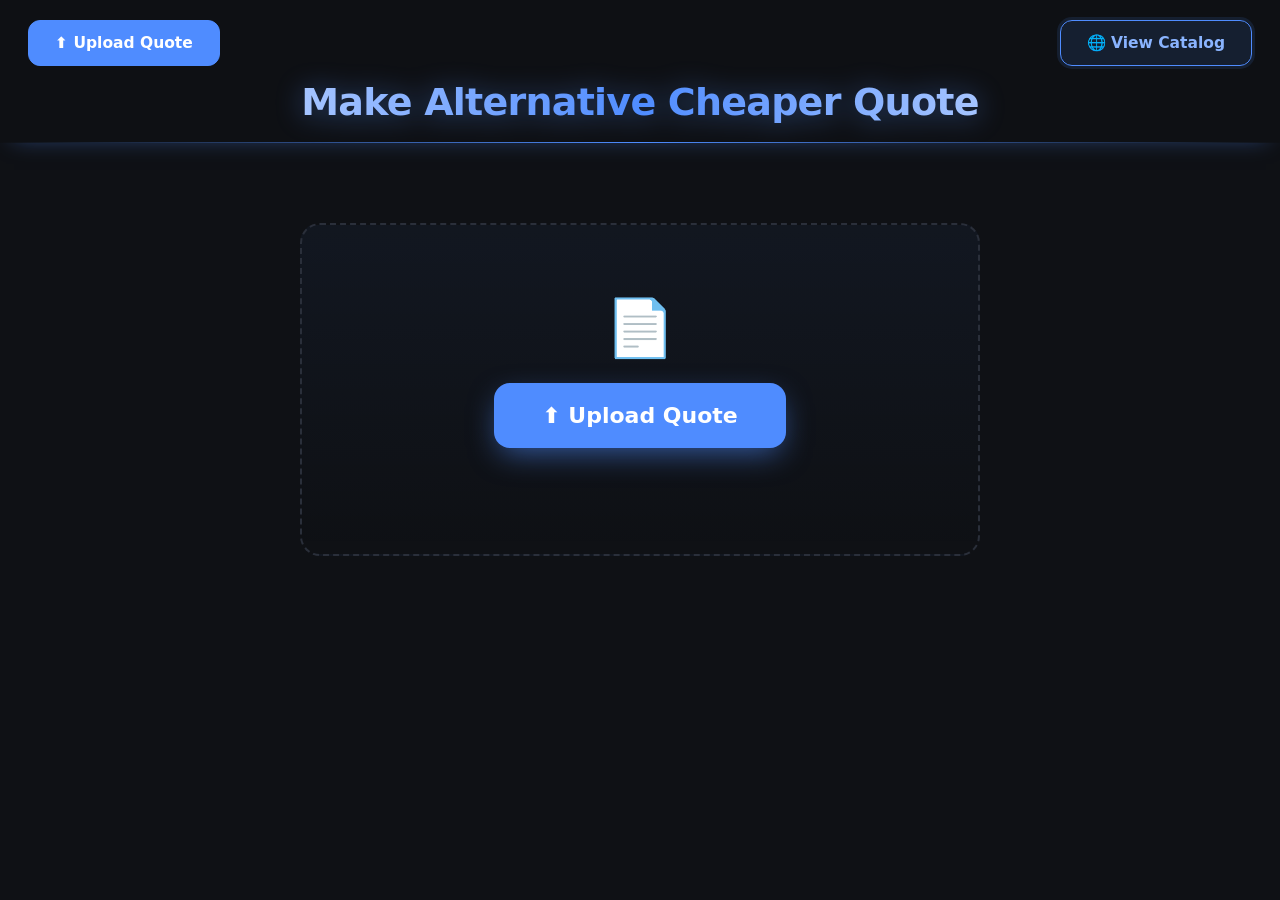
==== index.html @ 907468a5 "Add Layer-2 guard: never silently generate from numbers that don't add up parseQuoteText now reports" ====
<!doctype html><html><head><meta charset="utf-8"><meta name="viewport" content="width=device-width,initial-scale=1">
<title>Cheaper Quote Builder</title>
<link rel="stylesheet" href="css/styles.css?v=11"></head><body>

<!-- Loading overlay (AI reading state) -->
<div id="loadingOverlay" class="qb-loading-overlay" hidden>
  <div class="qb-loading-box">
    <div class="qb-spinner"></div>
    <div id="loadingMsg" class="qb-loading-msg">Working…</div>
  </div>
</div>

<header>
<div class="qb-topbar">
  <button id="uploadBtn" class="qb-btn qb-btn-primary qb-btn-lg">⬆ Upload Quote</button>
  <a class="qb-btn qb-btn-catalog qb-btn-lg" href="catalog.html">🌐 View Catalog</a>
</div>
<h1>Make Alternative Cheaper Quote</h1>
</header>

<main>
  <input id="pdfInput" type="file" accept="application/pdf" hidden>

  <!-- STATE 1: landing / dropzone -->
  <section id="dropState" class="qb-state">
    <div id="dropzone" class="qb-dropzone">
      <div class="qb-drop-ic">📄</div>
      <button class="qb-drop-btn">⬆ Upload Quote</button>
      <div id="dropStatus" class="qb-drop-status"></div>
    </div>
  </section>

  <!-- STATE 2: build (PDF viewer + editable entry) -->
  <section id="buildState" class="qb-state" hidden>
    <div class="qb-panel-head">
      <div>
        <h2 class="qb-h2">Review extracted quote</h2>
        <div class="qb-sub2">Check the panels and totals, then generate cheaper quotes</div>
      </div>
      <div class="qb-actions">
        <button id="reuploadBtn" class="qb-btn qb-btn-ghost qb-btn-lg">← Back</button>
        <button id="generateBtn" class="qb-btn qb-btn-primary qb-btn-lg">Generate Quotes →</button>
      </div>
    </div>

    <div class="qb-build-grid">
      <!-- PDF viewer (reference only) -->
      <div class="qb-viewer">
        <div class="qb-label">Original quotation (reference)</div>
        <div id="pdfPages" class="qb-pdf-pages"><div class="qb-pdf-empty">No PDF uploaded — enter details manually on the right.</div></div>
      </div>

      <!-- entry / edit form -->
      <div class="qb-entry">
        <div class="qb-label">Quote figures</div>
        <div class="qb-field"><label>Customer</label><input id="fCustomer" type="text" placeholder="Customer name"></div>
        <div class="qb-3">
          <div class="qb-field"><label>Sub total ₹</label><input id="fSubtotal" type="number" inputmode="numeric" placeholder="0"></div>
          <div class="qb-field"><label>Taxes &amp; fees ₹</label><input id="fTaxes" type="number" inputmode="numeric" placeholder="0"></div>
          <div class="qb-field"><label>Total ₹</label><input id="fTotal" type="number" inputmode="numeric" placeholder="0"></div>
        </div>

        <div class="qb-label" style="margin-top:14px">Panels in this quote <span class="qb-hint">(add or fix below)</span></div>
        <div class="qb-ac">
          <input id="acInput" type="text" placeholder="Search catalog to add a panel…" autocomplete="off">
          <div id="acList" class="qb-ac-list" hidden></div>
        </div>
        <table class="qb-table" id="panelTable">
          <thead><tr><th>Qty</th><th>Panel</th><th>₹/panel</th><th>Cheaper alts</th><th></th></tr></thead>
          <tbody></tbody>
        </table>
        <div id="panelEmpty" class="qb-mini-empty">No panels added yet.</div>
        <div class="qb-residual" id="residual"></div>
      </div>
    </div>
  </section>

  <!-- STATE 3: results (quote cards) -->
  <section id="resultState" class="qb-state" hidden>
    <div class="qb-panel-head">
      <div>
        <h2 class="qb-h2">Cheaper alternative quotes</h2>
        <div class="qb-sub2" id="resultMeta"></div>
      </div>
      <div class="qb-actions">
        <button id="backToBuild" class="qb-btn qb-btn-ghost qb-btn-lg">← Back</button>
        <button id="newQuoteBtn" class="qb-btn qb-btn-primary qb-btn-lg">⬆ New Quote</button>
      </div>
    </div>
    <div id="quoteGrid" class="qb-grid"></div>
    <div id="noQuotes" class="qb-empty" hidden></div>
  </section>
</main>

<!-- Full-quote detail modal -->
<div id="quoteModal" class="qb-modal" hidden>
  <div class="qb-modal-backdrop" id="modalBackdrop"></div>
  <div class="qb-modal-box">
    <button id="modalClose" class="qb-modal-x" title="Close">✕</button>
    <div id="modalBody"></div>
  </div>
</div>

<script src="assets/vendor/pdf.min.js"></script>
<script src="assets/vendor/tesseract/tesseract.min.js"></script>
<script src="js/quote.js?v=11"></script>
</body></html>
---- css/styles.css ----
:root{--bg:#0f1115;--panel:#171a21;--card:#1e222b;--line:#2a2f3a;--txt:#e8eaf0;--sub:#9aa3b2;--blue:#4f8cff;--green:#22c55e;--amber:#f59e0b;--red:#f87171}
*{box-sizing:border-box}
html,body{margin:0;background:var(--bg);color:var(--txt);font-family:Inter,system-ui,sans-serif}
header{position:sticky;top:0;z-index:5;background:rgba(15,17,21,.9);backdrop-filter:blur(12px);border-bottom:1px solid transparent;
 border-image:linear-gradient(90deg,transparent 0%,var(--blue) 50%,transparent 100%) 1;
 box-shadow:0 8px 22px -14px rgba(79,140,255,.5);padding:20px 28px 18px}
h1{font-size:38px;margin:0;font-weight:800;letter-spacing:-.02em;text-align:center;
 background:linear-gradient(90deg,#eaf1ff 0%,#4f8cff 50%,#eaf1ff 100%);-webkit-background-clip:text;background-clip:text;-webkit-text-fill-color:transparent;
 filter:drop-shadow(0 2px 14px rgba(79,140,255,.45))}
main{padding:20px 28px}
.row{display:grid;grid-template-columns:230px minmax(0,1fr);gap:18px;background:var(--panel);border:1px solid var(--line);border-radius:14px;padding:16px;margin-bottom:16px}
.selcard{border:1.5px solid var(--blue);border-radius:12px;overflow:hidden;background:var(--card);align-self:start}
.selimg img{width:100%;height:170px;object-fit:cover;display:block}
.selbody{padding:10px}.seltag{font-size:9px;letter-spacing:1.5px;color:var(--blue);font-weight:700;margin-bottom:4px}
.selname{font-weight:600;font-size:13px;line-height:1.25}.selprice{font-size:16px;font-weight:700;margin-top:6px}
.psf{font-size:10px;color:var(--sub);font-weight:400}
/* rail: always one horizontal line; scrolls in place, page never moves */
.railwrap{position:relative;min-width:0}
.rail.dragging{cursor:grabbing;scroll-behavior:auto;user-select:none}
.rail{cursor:grab;display:flex;gap:14px;overflow-x:auto;overflow-y:hidden;scroll-behavior:smooth;scroll-snap-type:x proximity;
 padding:2px 2px 10px;outline:none}
.rail::-webkit-scrollbar{height:6px}
.rail::-webkit-scrollbar-track{background:transparent}
.rail::-webkit-scrollbar-thumb{background:var(--line);border-radius:3px}
.rail:hover::-webkit-scrollbar-thumb{background:#3d4452}
.card{flex:0 0 195px;scroll-snap-align:start;background:var(--card);border:1px solid var(--line);border-radius:12px;overflow:hidden;transition:border-color .12s}
.card:hover{border-color:var(--blue)}
/* edge fades only when scrollable, driven by JS classes */
.railwrap.is-slider::before,.railwrap.is-slider::after{content:'';position:absolute;top:0;bottom:14px;width:48px;z-index:2;pointer-events:none;opacity:0;transition:opacity .2s}
.railwrap.is-slider::before{left:0;background:linear-gradient(to right,var(--panel),transparent)}
.railwrap.is-slider::after{right:0;background:linear-gradient(to left,var(--panel),transparent)}
.railwrap.can-left::before{opacity:1}.railwrap.can-right::after{opacity:1}
.nav{position:absolute;top:74px;z-index:3;width:36px;height:36px;border-radius:50%;border:1px solid var(--line);
 background:rgba(23,26,33,.96);color:var(--txt);font-size:20px;cursor:pointer;line-height:1;opacity:0;transition:opacity .15s;box-shadow:0 2px 8px rgba(0,0,0,.4)}
.railwrap.can-left .nav.prev,.railwrap.can-right .nav.next{opacity:1}
.nav:hover{border-color:var(--blue);color:var(--blue)}
.nav.prev{left:6px}.nav.next{right:6px}
.railwrap{position:relative}.count{position:absolute;right:4px;bottom:-14px;font-size:10px;color:var(--sub)}.railwrap{padding-bottom:12px}
.nomatch{align-self:center;color:var(--sub);font-size:13px;font-style:italic;border:1px dashed var(--line);border-radius:10px;padding:18px;text-align:center}
.imgwrap{position:relative}.imgwrap img{width:100%;height:150px;object-fit:cover;display:block}
.score{position:absolute;top:8px;left:8px;color:#08110a;font-weight:800;border-radius:7px;padding:2px 7px;font-size:11px}
.score.hi{background:var(--green)}.score.mid{background:var(--amber)}
.body{padding:9px 10px}.name{font-size:12px;font-weight:600;line-height:1.25;min-height:30px}
.code{font-size:10px;color:var(--sub);margin-top:2px}.meta{font-size:10px;color:var(--sub);margin-top:2px}
.pricerow{display:flex;align-items:center;gap:8px;margin-top:6px;flex-wrap:wrap}.price{font-weight:700;font-size:13px}
.diff{font-size:10px;font-weight:600}.diff.cheap{color:var(--green)}.diff.prem{color:var(--red)}.diff.same{color:var(--sub)}
@media (prefers-reduced-motion:reduce){.rail{scroll-behavior:auto}}
@media(max-width:760px){.row{grid-template-columns:1fr}}
.psfline{font-size:12px;font-weight:700;color:#8ab4ff;margin-top:5px}.psfu{font-size:9px;color:var(--sub);font-weight:400}

.toolbar{display:flex;align-items:center;justify-content:space-between;gap:16px;margin-top:16px;flex-wrap:wrap}
.searchbox{position:relative;flex:0 1 420px;max-width:460px;min-width:240px;display:flex;align-items:center}
.search-ic{position:absolute;left:13px;color:var(--sub);pointer-events:none}
#q{width:100%;background:var(--card);border:1px solid var(--line);border-radius:10px;color:var(--txt);
 padding:10px 14px 10px 38px;font-size:13px;outline:none;transition:border-color .15s,box-shadow .15s}
#q::placeholder{color:var(--sub)}
#q:focus{border-color:var(--blue);box-shadow:0 0 0 3px rgba(79,140,255,.15)}
#q:focus + .search-ic,.searchbox:focus-within .search-ic{color:var(--blue)}
.toggle{display:flex;align-items:center;gap:9px;font-size:12.5px;color:var(--sub);cursor:pointer;user-select:none;
 padding:8px 14px;border:1px solid var(--line);border-radius:10px;background:var(--card);transition:border-color .15s,color .15s,background .15s}
.toggle:hover{border-color:#3d4452;color:var(--txt)}
.toggle:has(input:checked){border-color:rgba(34,197,94,.5);background:rgba(34,197,94,.08);color:var(--txt)}
.toggle input{display:none}
.knob{width:34px;height:19px;border-radius:10px;background:var(--line);position:relative;transition:background .15s;flex:none}
.knob::after{content:'';position:absolute;top:2px;left:2px;width:15px;height:15px;border-radius:50%;background:#fff;transition:left .15s}
.toggle input:checked + .knob{background:var(--green)}
.toggle input:checked + .knob::after{left:17px}
.toggle-label{white-space:nowrap}
#resCount{display:block;text-align:center;font-size:11px;color:var(--sub);font-weight:500}
#resCount:not(:empty){margin-top:12px}
body.cheap-mode .card:not(.is-cheaper){display:none}
.row.hidden{display:none}

/* ============ Cheaper Quote Builder ============ */
.qb-topbar{display:flex;justify-content:space-between;align-items:center;gap:12px;margin-bottom:14px}
.qb-btn{display:inline-flex;align-items:center;gap:7px;font:inherit;font-size:13px;font-weight:600;
 padding:9px 16px;border-radius:10px;border:1px solid var(--line);cursor:pointer;text-decoration:none;transition:.15s}
.qb-btn-primary{background:var(--blue);border-color:var(--blue);color:#fff}
.qb-btn-primary:hover{filter:brightness(1.08);box-shadow:0 4px 16px -4px rgba(79,140,255,.6)}
.qb-btn-ghost{background:var(--card);color:var(--txt)}
.qb-btn-ghost:hover{border-color:var(--blue);color:var(--blue)}
/* big, obvious buttons for easy navigation */
.qb-btn-lg{font-size:15.5px;font-weight:700;padding:13px 26px;border-radius:12px}
.qb-btn-catalog{background:rgba(79,140,255,.12);color:#8ab4ff;border:1.5px solid var(--blue);box-shadow:0 0 0 3px rgba(79,140,255,.12)}
.qb-btn-catalog:hover{background:rgba(79,140,255,.2);color:#fff}

.qb-state{max-width:1180px;margin:0 auto}
/* dropzone — one big obvious button */
.qb-dropzone{margin:60px auto;max-width:680px;border:2px dashed var(--line);border-radius:20px;
 background:linear-gradient(180deg,rgba(79,140,255,.05),transparent);padding:70px 28px;text-align:center;cursor:pointer;transition:.18s}
.qb-dropzone:hover,.qb-dropzone.drag{border-color:var(--blue);background:rgba(79,140,255,.1)}
.qb-drop-ic{font-size:56px}
.qb-drop-btn{margin-top:22px;font:inherit;font-size:22px;font-weight:800;color:#fff;background:var(--blue);
 border:none;border-radius:16px;padding:20px 48px;cursor:pointer;box-shadow:0 10px 30px -6px rgba(79,140,255,.6);transition:.15s}
.qb-drop-btn:hover{filter:brightness(1.1);transform:translateY(-1px)}
.qb-link{color:var(--blue);text-decoration:underline}
.qb-drop-status{margin-top:18px;font-size:13px;color:var(--sub);min-height:18px}
.qb-drop-status.qb-err{color:var(--red)}

/* section heads */
.qb-panel-head{display:flex;justify-content:space-between;align-items:flex-end;gap:16px;flex-wrap:wrap;margin-bottom:16px}
.qb-h2{font-size:19px;margin:0;font-weight:750}
.qb-sub2{color:var(--sub);font-size:12.5px;margin-top:4px}
.qb-actions{display:flex;align-items:center;gap:10px;flex-wrap:wrap}
.qb-label{font-size:11px;font-weight:700;letter-spacing:.4px;text-transform:uppercase;color:var(--sub);margin-bottom:8px}
.qb-hint{font-weight:400;text-transform:none;letter-spacing:0;opacity:.8}

/* review layout */
.qb-review-grid{display:grid;grid-template-columns:minmax(0,1fr) 300px;gap:22px}
@media(max-width:860px){.qb-review-grid{grid-template-columns:1fr}}
.qb-table{width:100%;border-collapse:collapse;font-size:13px}
.qb-table th{text-align:left;font-size:10px;text-transform:uppercase;letter-spacing:.5px;color:var(--sub);padding:6px 10px;border-bottom:1px solid var(--line)}
.qb-table td{padding:9px 10px;border-bottom:1px solid var(--line);vertical-align:middle}
.qb-cellmain{font-weight:600}
.qb-cellsub{color:var(--sub);font-size:11px}
.qb-qty{width:56px;background:var(--bg);border:1px solid var(--line);color:var(--txt);border-radius:7px;padding:6px 8px;font:inherit;font-size:13px}
.qb-qty:focus{outline:none;border-color:var(--blue)}
.qb-pill{font-size:10px;font-weight:700;padding:3px 8px;border-radius:999px;white-space:nowrap}
.qb-pill-ok{background:rgba(34,197,94,.15);color:var(--green)}
.qb-pill-mut{background:var(--line);color:var(--sub)}
.qb-pill-warn{background:rgba(245,158,11,.15);color:var(--amber)}
.qb-x{background:none;border:none;color:var(--sub);cursor:pointer;font-size:13px;padding:4px 6px;border-radius:6px}
.qb-x:hover{background:rgba(248,113,113,.15);color:var(--red)}
.qb-chips{display:flex;flex-wrap:wrap;gap:7px}
.qb-chip{font-size:11.5px;color:var(--sub);background:var(--card);border:1px solid var(--line);border-radius:8px;padding:5px 10px}
.qb-chip b{color:var(--txt)}

.qb-summary{background:var(--panel);border:1px solid var(--line);border-radius:14px;padding:16px;align-self:start;position:sticky;top:120px}
.qb-field{margin-bottom:11px}
.qb-field label{display:block;font-size:11px;color:var(--sub);margin-bottom:4px}
.qb-field input{width:100%;background:var(--bg);border:1px solid var(--line);color:var(--txt);border-radius:8px;padding:8px 11px;font:inherit;font-size:13px}
.qb-field input:focus{outline:none;border-color:var(--blue)}
.qb-residual{margin-top:14px;padding-top:14px;border-top:1px dashed var(--line);font-size:12px;color:var(--sub);line-height:1.7}
.qb-residual b{color:var(--txt)}
.qb-neg{color:var(--red)!important}
.qb-warn{color:var(--amber);font-size:11px;margin-top:6px}

/* results grid */
.qb-grid{display:grid;grid-template-columns:repeat(auto-fill,minmax(360px,1fr));gap:20px}
.qb-card{background:var(--panel);border:1px solid var(--line);border-radius:16px;overflow:hidden;transition:border-color .15s,transform .12s,box-shadow .15s;cursor:pointer;display:flex;flex-direction:column}
.qb-card:hover{border-color:var(--blue);transform:translateY(-2px);box-shadow:0 10px 30px -12px rgba(79,140,255,.4)}
.qb-saved{font-size:12.5px;font-weight:800;color:var(--green);background:rgba(34,197,94,.13);padding:5px 11px;border-radius:999px;white-space:nowrap}
.qb-prem{font-size:12.5px;font-weight:800;color:var(--red);background:rgba(248,113,113,.13);padding:5px 11px;border-radius:999px;white-space:nowrap}
.qb-card-prem{opacity:.9}
.qb-delta{font-size:10.5px;font-weight:800;padding:2px 7px;border-radius:999px}
.qb-delta-save{background:rgba(34,197,94,.15);color:var(--green)}
.qb-delta-prem{background:rgba(248,113,113,.15);color:var(--red)}
/* clean card layout */
.qb-card-top{display:flex;justify-content:space-between;align-items:center;gap:10px;padding:15px 18px 13px}
.qb-card-kicker{font-size:10.5px;font-weight:800;text-transform:uppercase;letter-spacing:.7px;color:var(--sub)}
.qb-card-swaps{padding:2px 18px 6px;flex:1}
.qb-swap2{display:flex;gap:13px;padding:12px 0;align-items:center}
.qb-swap2+.qb-swap2{border-top:1px solid var(--line)}
.qb-swap2-imgs{display:flex;align-items:center;gap:6px;flex:none}
.qb-swap2-info{min-width:0;display:flex;flex-direction:column;gap:4px}
.qb-swap2-new{font-size:14px;font-weight:700;line-height:1.25;display:flex;align-items:center;gap:8px;flex-wrap:wrap}
.qb-swap2-old{font-size:12px;color:var(--sub);display:flex;align-items:center;gap:7px;flex-wrap:wrap;line-height:1.3}
.qb-card-bottom{padding:14px 18px;border-top:1px solid var(--line);background:var(--card)}
.qb-newtotal{display:flex;justify-content:space-between;align-items:baseline}
.qb-nt-label{font-size:13px;color:var(--sub);font-weight:600}
.qb-nt-val{font-size:24px;font-weight:800;letter-spacing:-.01em}
.qb-was{font-size:11.5px;color:var(--sub);text-align:right;margin-top:1px}
.qb-viewbtn{margin-top:13px;text-align:center;font-size:12.5px;font-weight:700;color:#fff;background:var(--blue);border-radius:10px;padding:10px;transition:filter .15s}
.qb-card:hover .qb-viewbtn{filter:brightness(1.1)}

/* ---- full-quote modal ---- */
.qb-modal{position:fixed;inset:0;z-index:1000;display:flex;align-items:flex-start;justify-content:center;padding:40px 16px;overflow:auto}
.qb-modal[hidden]{display:none}
.qb-modal-backdrop{position:fixed;inset:0;background:rgba(8,10,14,.78);backdrop-filter:blur(5px)}
.qb-modal-box{position:relative;z-index:1;width:100%;max-width:860px;background:var(--panel);border:1px solid var(--line);border-radius:18px;box-shadow:0 30px 80px rgba(0,0,0,.7);padding:24px 26px 28px;margin:auto}
.qb-modal-x{position:absolute;top:14px;right:14px;width:32px;height:32px;border-radius:8px;border:1px solid var(--line);background:var(--card);color:var(--sub);font-size:14px;cursor:pointer}
.qb-modal-x:hover{border-color:var(--red);color:var(--red)}
.qb-modal-head{display:flex;justify-content:space-between;align-items:flex-start;gap:16px;margin-bottom:6px;padding-right:36px;flex-wrap:wrap}
.qb-modal-headL{min-width:0}
.qb-modal-headR{text-align:right;flex:none}
.qb-modal-title{font-size:21px;font-weight:800}
.qb-modal-sub{color:var(--sub);font-size:13px;margin-top:4px}
.qb-modal-badge{font-size:14px;padding:6px 14px;display:inline-block}
.qb-modal-nt{font-size:13px;color:var(--sub);margin-top:8px}
.qb-modal-nt b{font-size:19px;color:var(--txt);font-weight:800;margin-left:4px}
.qb-modal-was{display:block;font-size:11.5px;color:var(--sub);text-decoration:line-through;margin-top:2px}
.qb-modal-sec{font-size:11px;font-weight:800;letter-spacing:.5px;text-transform:uppercase;color:var(--sub);margin:22px 0 9px}
.qb-modal-tablewrap{overflow-x:auto;border:1px solid var(--line);border-radius:12px}
.qb-modal-table{width:100%;border-collapse:collapse;font-size:13.5px;min-width:520px}
.qb-modal-table th{text-align:left;font-size:10px;text-transform:uppercase;letter-spacing:.5px;color:var(--sub);padding:11px 14px;border-bottom:1px solid var(--line);background:var(--card)}
.qb-modal-table td{padding:11px 14px;border-bottom:1px solid var(--line)}
.qb-modal-table tbody tr:last-child td{border-bottom:none}
.qb-modal-table td:nth-child(n+3),.qb-modal-table th:nth-child(n+3){text-align:right;white-space:nowrap}
.qb-price-table td:nth-child(2),.qb-price-table th:nth-child(2){text-align:right}
.qb-mrow-orig td{color:var(--sub);background:rgba(248,113,113,.05)}
.qb-mrow-orig s{color:var(--sub)}
.qb-mrow-new td{background:rgba(34,197,94,.07);font-weight:600}
.qb-mrow-total td{font-weight:800;font-size:15px;border-top:1px solid var(--line);background:var(--card)}
.qb-swaptag{font-size:9px;font-weight:800;color:var(--green);background:rgba(34,197,94,.18);padding:2px 6px;border-radius:5px;letter-spacing:.5px}
.qb-unchg{font-size:10px;color:var(--sub);font-style:italic}
.qb-mnamecell{display:flex;align-items:center;gap:10px;flex-wrap:wrap}
.qb-mthumb{width:38px;height:38px;border-radius:7px;overflow:hidden;background:var(--card);border:1px solid var(--line);flex:none;display:inline-block}
.qb-mthumb img{width:100%;height:100%;object-fit:cover;display:block}
.qb-acc-list{display:flex;flex-wrap:wrap;gap:7px}
.qb-acc-chip{font-size:11.5px;color:var(--txt);background:var(--card);border:1px solid var(--line);border-radius:8px;padding:5px 10px}
.qb-swap{display:flex;gap:12px;padding:12px 15px;border-bottom:1px solid var(--line)}
.qb-swap-imgs{display:flex;align-items:center;gap:6px;flex:none}
.qb-thumb{position:relative;display:block;width:52px;height:52px;border-radius:9px;overflow:hidden;background:var(--card);border:1px solid var(--line)}
.qb-thumb img{width:100%;height:100%;object-fit:cover;display:block}
.qb-arrow{color:var(--sub);font-size:15px}
.qb-score{position:absolute;bottom:2px;left:2px;font-size:8.5px;font-weight:800;color:#08110a;padding:1px 4px;border-radius:4px}
.qb-score.hi{background:var(--green)}.qb-score.mid{background:var(--amber)}
.qb-swap-info{min-width:0;font-size:12px}
.qb-swap-from{color:var(--sub);text-decoration:line-through;text-decoration-color:rgba(154,163,178,.5)}
.qb-swap-to{font-weight:600;margin-top:2px}
.qb-swap-meta{margin-top:5px;display:flex;gap:8px;align-items:center;flex-wrap:wrap}
.qb-sim{font-size:10px;font-weight:700;padding:2px 7px;border-radius:999px}
.qb-sim.hi{background:rgba(34,197,94,.15);color:var(--green)}
.qb-sim.mid{background:rgba(245,158,11,.15);color:var(--amber)}
.qb-mut{color:var(--sub);font-size:10.5px}
.qb-card-foot{padding:12px 15px;font-size:12.5px}
.qb-fl{display:flex;justify-content:space-between;padding:3px 0;color:var(--sub)}
.qb-fl.qb-ok span:last-child{color:var(--green)}
.qb-total{display:flex;justify-content:space-between;margin-top:8px;padding-top:9px;border-top:1px solid var(--line);font-weight:800;font-size:15px}
.qb-empty{text-align:center;color:var(--sub);font-style:italic;padding:48px;border:1px dashed var(--line);border-radius:12px;margin-top:20px}

/* ---- assisted-entry layout ---- */
.qb-or{text-align:center;color:var(--sub);font-size:12.5px;margin-top:18px}
.qb-linkbtn{background:none;border:none;color:var(--blue);font:inherit;font-size:12.5px;cursor:pointer;text-decoration:underline;padding:0}
.qb-build-grid{display:grid;grid-template-columns:minmax(0,1fr) minmax(0,1fr);gap:22px;align-items:start}
@media(max-width:960px){.qb-build-grid{grid-template-columns:1fr}}
.qb-viewer{position:sticky;top:120px}
.qb-pdf-pages{border:1px solid var(--line);border-radius:12px;background:#0b0d11;max-height:76vh;overflow:auto;padding:10px;display:flex;flex-direction:column;gap:10px}
.qb-pdf-canvas{width:100%;height:auto;border-radius:6px;box-shadow:0 2px 10px rgba(0,0,0,.4)}
.qb-pdf-empty{color:var(--sub);font-size:13px;text-align:center;padding:60px 20px;font-style:italic}
.qb-pdf-empty.qb-err{color:var(--red);font-style:normal}
.qb-entry{min-width:0}
.qb-3{display:grid;grid-template-columns:1fr 1fr 1fr;gap:10px}
.qb-mini-empty{color:var(--sub);font-size:12px;font-style:italic;padding:10px 2px}
/* autocomplete */
.qb-ac{position:relative;margin-bottom:8px}
.qb-ac input{width:100%;background:var(--card);border:1px solid var(--line);color:var(--txt);border-radius:10px;padding:10px 14px;font:inherit;font-size:13px}
.qb-ac input:focus{outline:none;border-color:var(--blue);box-shadow:0 0 0 3px rgba(79,140,255,.15)}
.qb-ac-list{position:absolute;z-index:20;left:0;right:0;top:calc(100% + 4px);background:var(--panel);border:1px solid var(--line);
 border-radius:12px;box-shadow:0 12px 30px -8px rgba(0,0,0,.6);max-height:340px;overflow:auto;padding:5px}
.qb-ac-item{display:flex;align-items:center;gap:10px;padding:7px 9px;border-radius:8px;cursor:pointer}
.qb-ac-item:hover{background:var(--card)}
.qb-ac-thumb{width:38px;height:38px;border-radius:7px;overflow:hidden;background:var(--card);border:1px solid var(--line);flex:none}
.qb-ac-thumb img{width:100%;height:100%;object-fit:cover;display:block}
.qb-ac-body{display:flex;flex-direction:column;min-width:0;flex:1;font-size:12.5px}
.qb-ac-body b{font-weight:600}
.qb-ac-none{color:var(--sub);font-size:12.5px;padding:10px;font-style:italic}

/* ---- loading overlay ---- */
.qb-loading-overlay{position:fixed;inset:0;z-index:999;background:rgba(10,12,16,.82);backdrop-filter:blur(6px);display:flex;align-items:center;justify-content:center}
.qb-loading-overlay[hidden]{display:none}
.qb-loading-box{text-align:center;padding:40px 48px;background:var(--panel);border:1px solid var(--line);border-radius:20px;box-shadow:0 24px 60px rgba(0,0,0,.7)}
.qb-spinner{width:44px;height:44px;border:3px solid var(--line);border-top-color:var(--blue);border-radius:50%;margin:0 auto 16px;animation:qb-spin .7s linear infinite}
@keyframes qb-spin{to{transform:rotate(360deg)}}
.qb-loading-msg{font-size:14px;font-weight:600;color:var(--txt)}

/* ---- AI extraction banner ---- */
.qb-ai-banner{background:rgba(34,197,94,.1);border:1px solid rgba(34,197,94,.25);border-radius:10px;padding:10px 14px;font-size:12.5px;margin-bottom:14px;color:var(--txt);line-height:1.5}
.qb-ai-banner b{color:var(--green)}
.qb-warn-inline{color:var(--amber)}

/* ---- free badge ---- */
.qb-free-badge{font-size:11.5px;color:var(--green);background:rgba(34,197,94,.1);border:1px solid rgba(34,197,94,.25);padding:5px 12px;border-radius:999px;white-space:nowrap}

/* ---- dropzone AI note ---- */
.qb-drop-ai-note{margin-top:10px;font-size:12px;color:var(--blue);opacity:.8}
.qb-warn-strong{background:rgba(248,113,113,.12);border:1px solid rgba(248,113,113,.4);color:#fca5a5;font-weight:600;padding:9px 12px;border-radius:9px;margin-bottom:12px;font-size:12.5px}
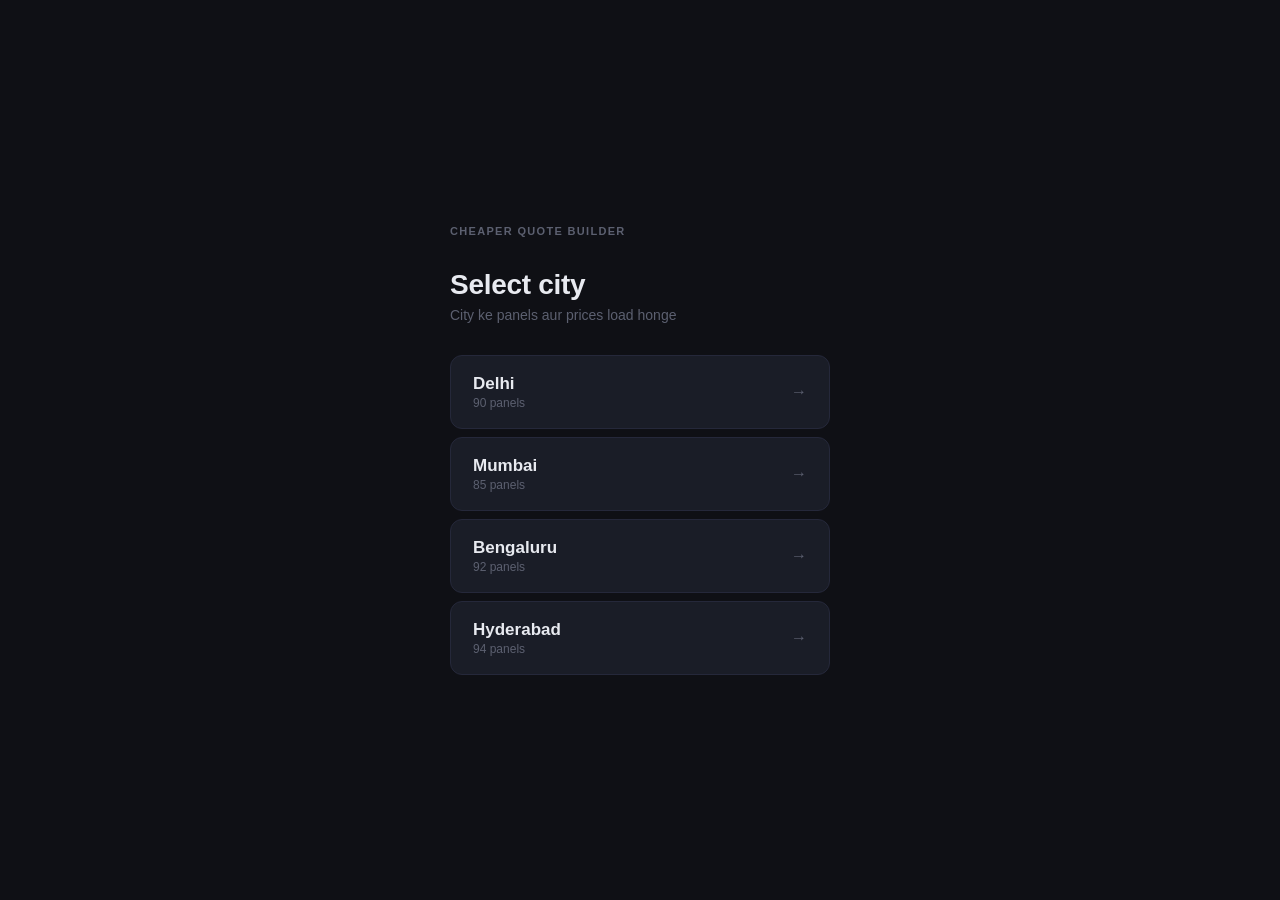
==== commit 19d5eca8: "City selector landing page + city-aware quote builder" ====
--- a/index.html
+++ b/index.html
@@ -1,107 +1,45 @@
-<!doctype html><html><head><meta charset="utf-8"><meta name="viewport" content="width=device-width,initial-scale=1">
-<title>Cheaper Quote Builder</title>
-<link rel="stylesheet" href="css/styles.css?v=11"></head><body>
-
-<!-- Loading overlay (AI reading state) -->
-<div id="loadingOverlay" class="qb-loading-overlay" hidden>
-  <div class="qb-loading-box">
-    <div class="qb-spinner"></div>
-    <div id="loadingMsg" class="qb-loading-msg">Working…</div>
+<!doctype html><html lang="en"><head>
+<meta charset="utf-8"><meta name="viewport" content="width=device-width,initial-scale=1">
+<title>Quote Builder</title>
+<style>
+*,*::before,*::after{box-sizing:border-box;margin:0;padding:0}
+:root{--bg:#0f1015;--surface:#16192200;--card:#1a1d27;--border:#25283a;--text:#e8eaf0;--sub:#5c6070;--blue:#4a9eff;--blue-glow:rgba(74,158,255,0.10)}
+body{background:var(--bg);color:var(--text);font-family:-apple-system,BlinkMacSystemFont,'Segoe UI',sans-serif;min-height:100vh;display:flex;align-items:center;justify-content:center}
+.wrap{width:100%;max-width:420px;padding:40px 20px}
+.logo{font-size:11px;font-weight:700;letter-spacing:.12em;text-transform:uppercase;color:var(--sub);margin-bottom:32px}
+h1{font-size:28px;font-weight:700;letter-spacing:-.3px;margin-bottom:6px}
+.hint{font-size:14px;color:var(--sub);margin-bottom:32px}
+.cities{display:flex;flex-direction:column;gap:8px}
+.city{display:flex;align-items:center;justify-content:space-between;padding:18px 22px;background:var(--card);border:1px solid var(--border);border-radius:12px;text-decoration:none;color:var(--text);transition:border-color .15s,background .15s,transform .12s}
+.city:hover{border-color:var(--blue);background:var(--blue-glow);transform:translateX(3px)}
+.city:active{transform:translateX(1px)}
+.city-name{font-size:17px;font-weight:600;margin-bottom:2px}
+.city-count{font-size:12px;color:var(--sub)}
+.city-arrow{font-size:16px;color:var(--sub);transition:color .15s,transform .15s}
+.city:hover .city-arrow{color:var(--blue);transform:translateX(3px)}
+</style>
+</head><body>
+<div class="wrap">
+  <div class="logo">Cheaper Quote Builder</div>
+  <h1>Select city</h1>
+  <p class="hint">City ke panels aur prices load honge</p>
+  <div class="cities">
+    <a class="city" href="quote.html?city=delhi">
+      <div><div class="city-name">Delhi</div><div class="city-count">90 panels</div></div>
+      <div class="city-arrow">→</div>
+    </a>
+    <a class="city" href="quote.html?city=mumbai">
+      <div><div class="city-name">Mumbai</div><div class="city-count">85 panels</div></div>
+      <div class="city-arrow">→</div>
+    </a>
+    <a class="city" href="quote.html?city=bengaluru">
+      <div><div class="city-name">Bengaluru</div><div class="city-count">92 panels</div></div>
+      <div class="city-arrow">→</div>
+    </a>
+    <a class="city" href="quote.html?city=hyderabad">
+      <div><div class="city-name">Hyderabad</div><div class="city-count">94 panels</div></div>
+      <div class="city-arrow">→</div>
+    </a>
   </div>
 </div>
-
-<header>
-<div class="qb-topbar">
-  <button id="uploadBtn" class="qb-btn qb-btn-primary qb-btn-lg">⬆ Upload Quote</button>
-  <a class="qb-btn qb-btn-catalog qb-btn-lg" href="catalog.html">🌐 View Catalog</a>
-</div>
-<h1>Make Alternative Cheaper Quote</h1>
-</header>
-
-<main>
-  <input id="pdfInput" type="file" accept="application/pdf" hidden>
-
-  <!-- STATE 1: landing / dropzone -->
-  <section id="dropState" class="qb-state">
-    <div id="dropzone" class="qb-dropzone">
-      <div class="qb-drop-ic">📄</div>
-      <button class="qb-drop-btn">⬆ Upload Quote</button>
-      <div id="dropStatus" class="qb-drop-status"></div>
-    </div>
-  </section>
-
-  <!-- STATE 2: build (PDF viewer + editable entry) -->
-  <section id="buildState" class="qb-state" hidden>
-    <div class="qb-panel-head">
-      <div>
-        <h2 class="qb-h2">Review extracted quote</h2>
-        <div class="qb-sub2">Check the panels and totals, then generate cheaper quotes</div>
-      </div>
-      <div class="qb-actions">
-        <button id="reuploadBtn" class="qb-btn qb-btn-ghost qb-btn-lg">← Back</button>
-        <button id="generateBtn" class="qb-btn qb-btn-primary qb-btn-lg">Generate Quotes →</button>
-      </div>
-    </div>
-
-    <div class="qb-build-grid">
-      <!-- PDF viewer (reference only) -->
-      <div class="qb-viewer">
-        <div class="qb-label">Original quotation (reference)</div>
-        <div id="pdfPages" class="qb-pdf-pages"><div class="qb-pdf-empty">No PDF uploaded — enter details manually on the right.</div></div>
-      </div>
-
-      <!-- entry / edit form -->
-      <div class="qb-entry">
-        <div class="qb-label">Quote figures</div>
-        <div class="qb-field"><label>Customer</label><input id="fCustomer" type="text" placeholder="Customer name"></div>
-        <div class="qb-3">
-          <div class="qb-field"><label>Sub total ₹</label><input id="fSubtotal" type="number" inputmode="numeric" placeholder="0"></div>
-          <div class="qb-field"><label>Taxes &amp; fees ₹</label><input id="fTaxes" type="number" inputmode="numeric" placeholder="0"></div>
-          <div class="qb-field"><label>Total ₹</label><input id="fTotal" type="number" inputmode="numeric" placeholder="0"></div>
-        </div>
-
-        <div class="qb-label" style="margin-top:14px">Panels in this quote <span class="qb-hint">(add or fix below)</span></div>
-        <div class="qb-ac">
-          <input id="acInput" type="text" placeholder="Search catalog to add a panel…" autocomplete="off">
-          <div id="acList" class="qb-ac-list" hidden></div>
-        </div>
-        <table class="qb-table" id="panelTable">
-          <thead><tr><th>Qty</th><th>Panel</th><th>₹/panel</th><th>Cheaper alts</th><th></th></tr></thead>
-          <tbody></tbody>
-        </table>
-        <div id="panelEmpty" class="qb-mini-empty">No panels added yet.</div>
-        <div class="qb-residual" id="residual"></div>
-      </div>
-    </div>
-  </section>
-
-  <!-- STATE 3: results (quote cards) -->
-  <section id="resultState" class="qb-state" hidden>
-    <div class="qb-panel-head">
-      <div>
-        <h2 class="qb-h2">Cheaper alternative quotes</h2>
-        <div class="qb-sub2" id="resultMeta"></div>
-      </div>
-      <div class="qb-actions">
-        <button id="backToBuild" class="qb-btn qb-btn-ghost qb-btn-lg">← Back</button>
-        <button id="newQuoteBtn" class="qb-btn qb-btn-primary qb-btn-lg">⬆ New Quote</button>
-      </div>
-    </div>
-    <div id="quoteGrid" class="qb-grid"></div>
-    <div id="noQuotes" class="qb-empty" hidden></div>
-  </section>
-</main>
-
-<!-- Full-quote detail modal -->
-<div id="quoteModal" class="qb-modal" hidden>
-  <div class="qb-modal-backdrop" id="modalBackdrop"></div>
-  <div class="qb-modal-box">
-    <button id="modalClose" class="qb-modal-x" title="Close">✕</button>
-    <div id="modalBody"></div>
-  </div>
-</div>
-
-<script src="assets/vendor/pdf.min.js"></script>
-<script src="assets/vendor/tesseract/tesseract.min.js"></script>
-<script src="js/quote.js?v=11"></script>
 </body></html>
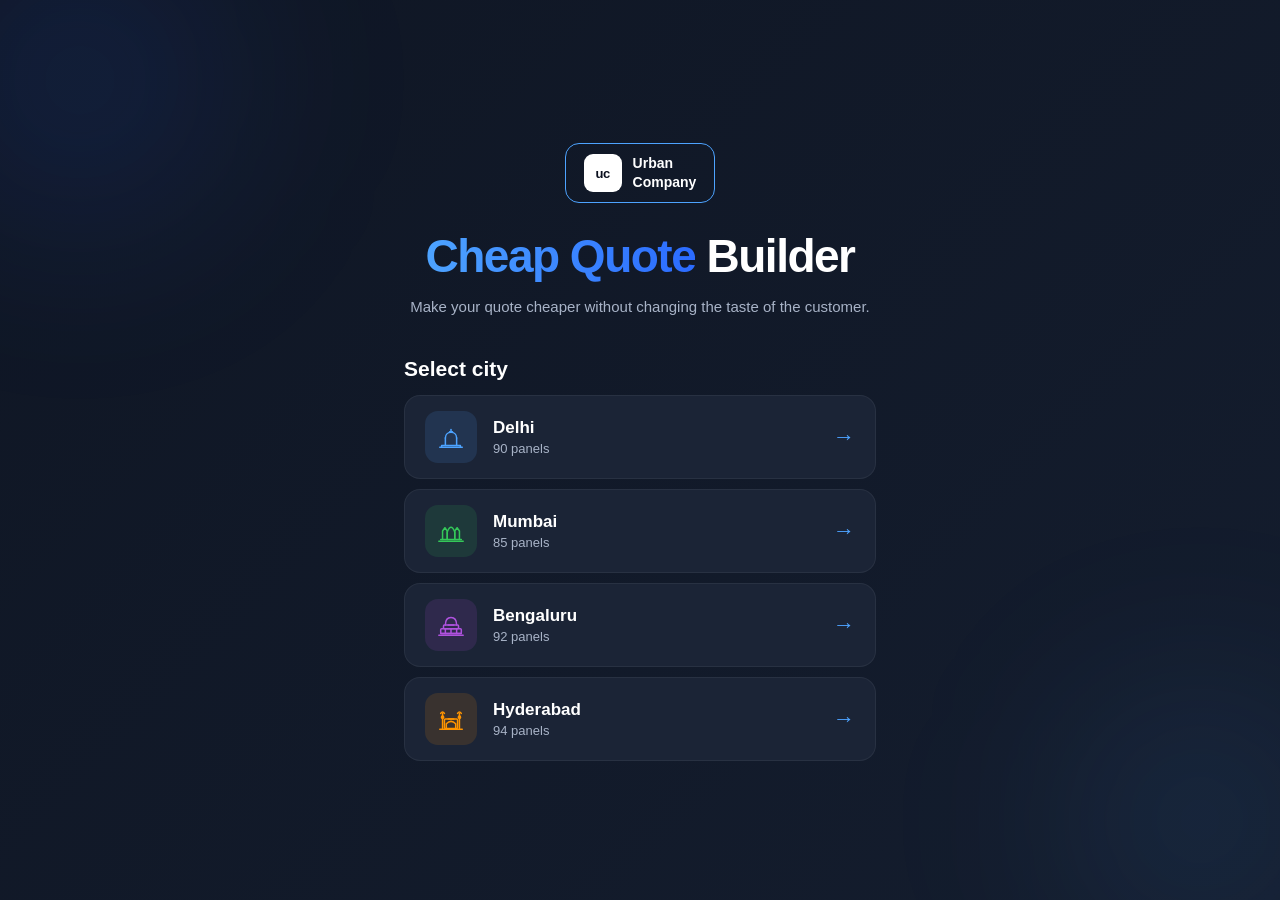
==== commit 5b5e6319: "City selector: UC logo, gradient title, landmark icons, corner blobs" ====
--- a/index.html
+++ b/index.html
@@ -1,45 +1,224 @@
 <!doctype html><html lang="en"><head>
 <meta charset="utf-8"><meta name="viewport" content="width=device-width,initial-scale=1">
-<title>Quote Builder</title>
+<title>Cheap Quote Builder</title>
 <style>
 *,*::before,*::after{box-sizing:border-box;margin:0;padding:0}
-:root{--bg:#0f1015;--surface:#16192200;--card:#1a1d27;--border:#25283a;--text:#e8eaf0;--sub:#5c6070;--blue:#4a9eff;--blue-glow:rgba(74,158,255,0.10)}
-body{background:var(--bg);color:var(--text);font-family:-apple-system,BlinkMacSystemFont,'Segoe UI',sans-serif;min-height:100vh;display:flex;align-items:center;justify-content:center}
-.wrap{width:100%;max-width:420px;padding:40px 20px}
-.logo{font-size:11px;font-weight:700;letter-spacing:.12em;text-transform:uppercase;color:var(--sub);margin-bottom:32px}
-h1{font-size:28px;font-weight:700;letter-spacing:-.3px;margin-bottom:6px}
-.hint{font-size:14px;color:var(--sub);margin-bottom:32px}
-.cities{display:flex;flex-direction:column;gap:8px}
-.city{display:flex;align-items:center;justify-content:space-between;padding:18px 22px;background:var(--card);border:1px solid var(--border);border-radius:12px;text-decoration:none;color:var(--text);transition:border-color .15s,background .15s,transform .12s}
-.city:hover{border-color:var(--blue);background:var(--blue-glow);transform:translateX(3px)}
-.city:active{transform:translateX(1px)}
-.city-name{font-size:17px;font-weight:600;margin-bottom:2px}
-.city-count{font-size:12px;color:var(--sub)}
-.city-arrow{font-size:16px;color:var(--sub);transition:color .15s,transform .15s}
-.city:hover .city-arrow{color:var(--blue);transform:translateX(3px)}
+html,body{height:100%}
+body{
+  min-height:100vh;
+  background:linear-gradient(135deg,#0F1624 0%,#141D2E 100%);
+  font-family:-apple-system,BlinkMacSystemFont,'Segoe UI',Roboto,sans-serif;
+  display:flex;align-items:center;justify-content:center;
+  overflow:hidden;position:relative;
+}
+
+/* corner blobs */
+.blob{position:fixed;border-radius:50%;pointer-events:none;filter:blur(90px)}
+.blob-tl{width:420px;height:420px;top:-130px;left:-130px;background:radial-gradient(circle,rgba(45,100,255,0.18),transparent 70%)}
+.blob-br{width:380px;height:380px;bottom:-110px;right:-110px;background:radial-gradient(circle,rgba(77,163,255,0.14),transparent 70%)}
+
+.wrap{
+  position:relative;z-index:1;
+  width:100%;max-width:520px;
+  padding:44px 24px 40px;
+}
+
+/* ── Logo ── */
+.logo-outer{display:flex;justify-content:center;margin-bottom:28px}
+.logo-inner{
+  display:flex;align-items:center;gap:11px;
+  padding:10px 18px;
+  border:1.5px solid #4DA3FF;
+  border-radius:14px;
+}
+.uc-badge{
+  width:38px;height:38px;border-radius:9px;
+  background:#fff;display:flex;align-items:center;justify-content:center;
+  font-size:13px;font-weight:900;color:#0a0f1e;letter-spacing:-0.5px;
+  flex-shrink:0;
+}
+.uc-name{display:flex;flex-direction:column;line-height:1.25;gap:1px}
+.uc-name span{font-size:14px;font-weight:600;color:#fff}
+
+/* ── Headline ── */
+h1{
+  text-align:center;
+  font-size:46px;font-weight:800;letter-spacing:-1.5px;line-height:1.1;
+  color:#fff;margin-bottom:13px;
+}
+.grad{
+  background:linear-gradient(90deg,#4DA3FF,#2B6BFF);
+  -webkit-background-clip:text;-webkit-text-fill-color:transparent;
+  background-clip:text;
+}
+.subtitle{
+  text-align:center;font-size:15px;color:#A8B3C7;
+  line-height:1.6;margin-bottom:38px;
+}
+
+/* ── Section title ── */
+.sec{font-size:21px;font-weight:700;color:#fff;margin-bottom:14px}
+
+/* ── City cards ── */
+.cities{display:flex;flex-direction:column;gap:10px}
+.city{
+  display:flex;align-items:center;gap:16px;
+  padding:15px 20px;
+  background:#1B2436;
+  border:1px solid rgba(255,255,255,0.06);
+  border-radius:16px;
+  text-decoration:none;
+  cursor:pointer;
+  transition:border-color .18s,transform .14s,box-shadow .18s;
+}
+.city:hover{
+  border-color:rgba(77,163,255,0.45);
+  transform:translateX(5px);
+  box-shadow:0 6px 24px rgba(77,163,255,0.10);
+}
+.city:active{transform:translateX(2px)}
+
+.ic{
+  width:52px;height:52px;border-radius:13px;
+  display:flex;align-items:center;justify-content:center;flex-shrink:0;
+}
+.ic svg{width:30px;height:30px}
+.ic-dl{background:rgba(77,163,255,0.13);color:#4DA3FF}
+.ic-mu{background:rgba(52,199,89,0.13); color:#34C759}
+.ic-bn{background:rgba(175,82,222,0.13);color:#AF52DE}
+.ic-hd{background:rgba(255,149,0,0.13); color:#FF9500}
+
+.city-info{flex:1}
+.city-name{font-size:17px;font-weight:700;color:#fff;margin-bottom:3px}
+.city-ct{font-size:13px;color:#A8B3C7}
+.city-arr{font-size:22px;color:#4DA3FF;line-height:1}
 </style>
 </head><body>
+
+<div class="blob blob-tl"></div>
+<div class="blob blob-br"></div>
+
 <div class="wrap">
-  <div class="logo">Cheaper Quote Builder</div>
-  <h1>Select city</h1>
-  <p class="hint">City ke panels aur prices load honge</p>
+
+  <!-- Logo -->
+  <div class="logo-outer">
+    <div class="logo-inner">
+      <div class="uc-badge">uc</div>
+      <div class="uc-name"><span>Urban</span><span>Company</span></div>
+    </div>
+  </div>
+
+  <!-- Title -->
+  <h1><span class="grad">Cheap Quote</span> Builder</h1>
+  <p class="subtitle">Make your quote cheaper without changing the taste of the customer.</p>
+
+  <!-- City list -->
+  <div class="sec">Select city</div>
   <div class="cities">
+
+    <!-- Delhi -->
     <a class="city" href="quote.html?city=delhi">
-      <div><div class="city-name">Delhi</div><div class="city-count">90 panels</div></div>
-      <div class="city-arrow">→</div>
-    </a>
+      <div class="ic ic-dl">
+        <svg viewBox="0 0 32 32" fill="none" stroke="currentColor" stroke-width="1.6" stroke-linecap="round" stroke-linejoin="round">
+          <!-- base platform -->
+          <line x1="4" y1="27" x2="28" y2="27"/>
+          <path d="M6 27v-2h20v2"/>
+          <!-- pillars -->
+          <line x1="10" y1="25" x2="10" y2="17"/>
+          <line x1="22" y1="25" x2="22" y2="17"/>
+          <!-- arch -->
+          <path d="M10 17 C10 9 22 9 22 17"/>
+          <!-- top finial -->
+          <line x1="14.5" y1="10.5" x2="17.5" y2="10.5"/>
+          <line x1="16" y1="8" x2="16" y2="10.5"/>
+        </svg>
+      </div>
+      <div class="city-info">
+        <div class="city-name">Delhi</div>
+        <div class="city-ct">90 panels</div>
+      </div>
+      <div class="city-arr">→</div>
+    </a>
+
+    <!-- Mumbai -->
     <a class="city" href="quote.html?city=mumbai">
-      <div><div class="city-name">Mumbai</div><div class="city-count">85 panels</div></div>
-      <div class="city-arrow">→</div>
-    </a>
+      <div class="ic ic-mu">
+        <svg viewBox="0 0 32 32" fill="none" stroke="currentColor" stroke-width="1.6" stroke-linecap="round" stroke-linejoin="round">
+          <!-- base -->
+          <line x1="3" y1="27" x2="29" y2="27"/>
+          <line x1="5" y1="25" x2="27" y2="25"/>
+          <!-- left tower -->
+          <path d="M7 25v-9l2.5-3.5L12 16v9"/>
+          <!-- right tower -->
+          <path d="M20 25v-9l2.5-3.5L25 16v9"/>
+          <!-- main arch (pointed) -->
+          <path d="M12 25v-8 Q16 7 20 17v8"/>
+        </svg>
+      </div>
+      <div class="city-info">
+        <div class="city-name">Mumbai</div>
+        <div class="city-ct">85 panels</div>
+      </div>
+      <div class="city-arr">→</div>
+    </a>
+
+    <!-- Bengaluru -->
     <a class="city" href="quote.html?city=bengaluru">
-      <div><div class="city-name">Bengaluru</div><div class="city-count">92 panels</div></div>
-      <div class="city-arrow">→</div>
-    </a>
+      <div class="ic ic-bn">
+        <svg viewBox="0 0 32 32" fill="none" stroke="currentColor" stroke-width="1.6" stroke-linecap="round" stroke-linejoin="round">
+          <!-- dome -->
+          <path d="M10 16 Q10 8 16 8 Q22 8 22 16"/>
+          <!-- dome neck -->
+          <line x1="13" y1="16" x2="19" y2="16"/>
+          <!-- drum -->
+          <rect x="8" y="16" width="16" height="4" rx="1"/>
+          <!-- columns body -->
+          <rect x="5" y="20" width="22" height="5" rx="1"/>
+          <!-- base steps -->
+          <line x1="3" y1="27" x2="29" y2="27"/>
+          <line x1="5" y1="25" x2="27" y2="25"/>
+          <!-- column lines -->
+          <line x1="10" y1="20" x2="10" y2="25"/>
+          <line x1="16" y1="20" x2="16" y2="25"/>
+          <line x1="22" y1="20" x2="22" y2="25"/>
+        </svg>
+      </div>
+      <div class="city-info">
+        <div class="city-name">Bengaluru</div>
+        <div class="city-ct">92 panels</div>
+      </div>
+      <div class="city-arr">→</div>
+    </a>
+
+    <!-- Hyderabad -->
     <a class="city" href="quote.html?city=hyderabad">
-      <div><div class="city-name">Hyderabad</div><div class="city-count">94 panels</div></div>
-      <div class="city-arrow">→</div>
-    </a>
+      <div class="ic ic-hd">
+        <svg viewBox="0 0 32 32" fill="none" stroke="currentColor" stroke-width="1.6" stroke-linecap="round" stroke-linejoin="round">
+          <!-- left minaret -->
+          <line x1="7" y1="26" x2="7" y2="10"/>
+          <path d="M5 10 Q7 7 9 10"/>
+          <circle cx="7" cy="14" r="1.2"/>
+          <!-- right minaret -->
+          <line x1="25" y1="26" x2="25" y2="10"/>
+          <path d="M23 10 Q25 7 27 10"/>
+          <circle cx="25" cy="14" r="1.2"/>
+          <!-- center body -->
+          <rect x="9" y="16" width="14" height="10" rx="1"/>
+          <!-- center arch -->
+          <path d="M11 26v-5 Q16 16 21 21v5"/>
+          <!-- base -->
+          <line x1="4" y1="27" x2="28" y2="27"/>
+          <!-- top element -->
+          <line x1="13" y1="16" x2="19" y2="16"/>
+        </svg>
+      </div>
+      <div class="city-info">
+        <div class="city-name">Hyderabad</div>
+        <div class="city-ct">94 panels</div>
+      </div>
+      <div class="city-arr">→</div>
+    </a>
+
   </div>
 </div>
 </body></html>
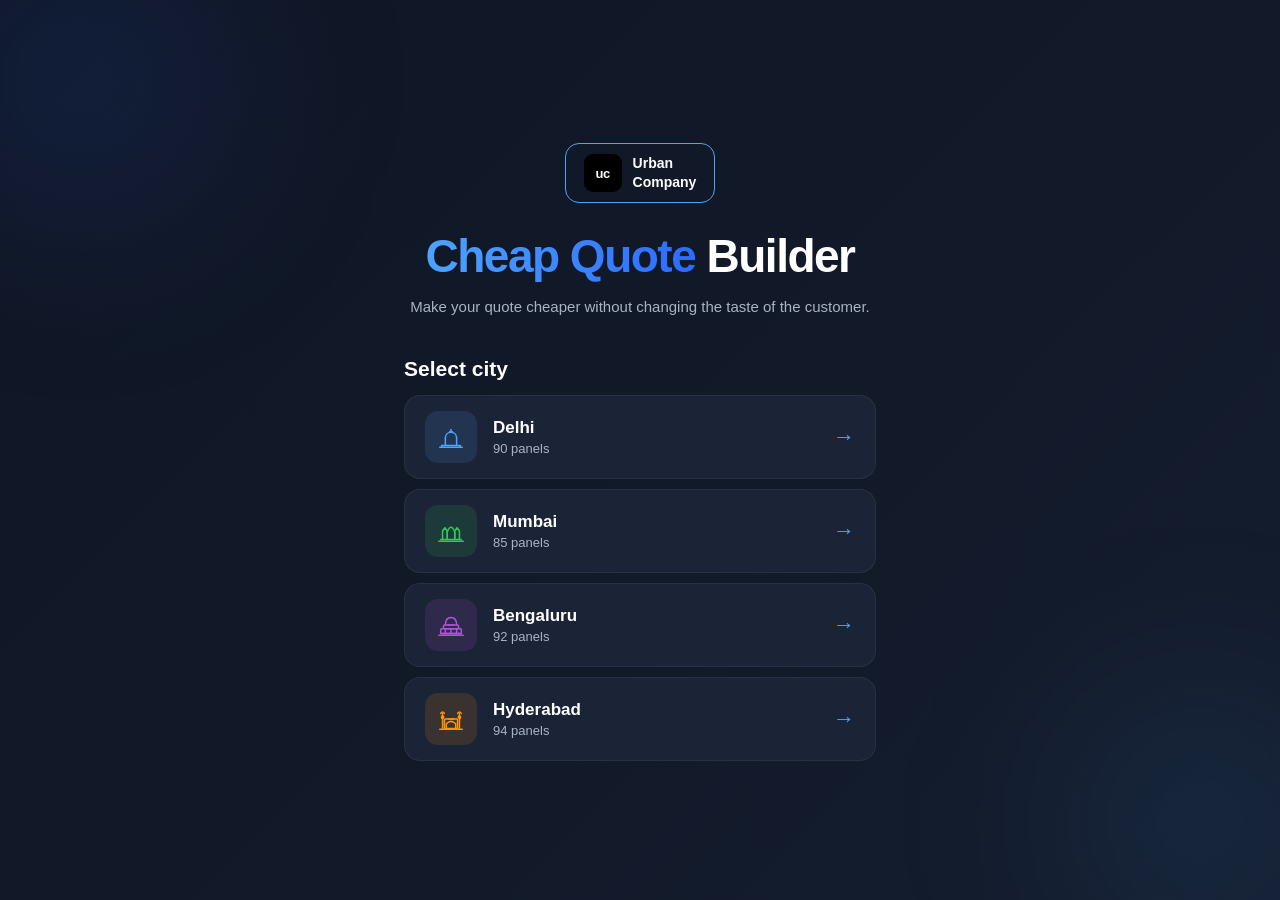
==== commit c1a51cca: "UC badge: black bg white text" ====
--- a/index.html
+++ b/index.html
@@ -33,8 +33,8 @@
 }
 .uc-badge{
   width:38px;height:38px;border-radius:9px;
-  background:#fff;display:flex;align-items:center;justify-content:center;
-  font-size:13px;font-weight:900;color:#0a0f1e;letter-spacing:-0.5px;
+  background:#000;display:flex;align-items:center;justify-content:center;
+  font-size:13px;font-weight:900;color:#fff;letter-spacing:-0.5px;
   flex-shrink:0;
 }
 .uc-name{display:flex;flex-direction:column;line-height:1.25;gap:1px}
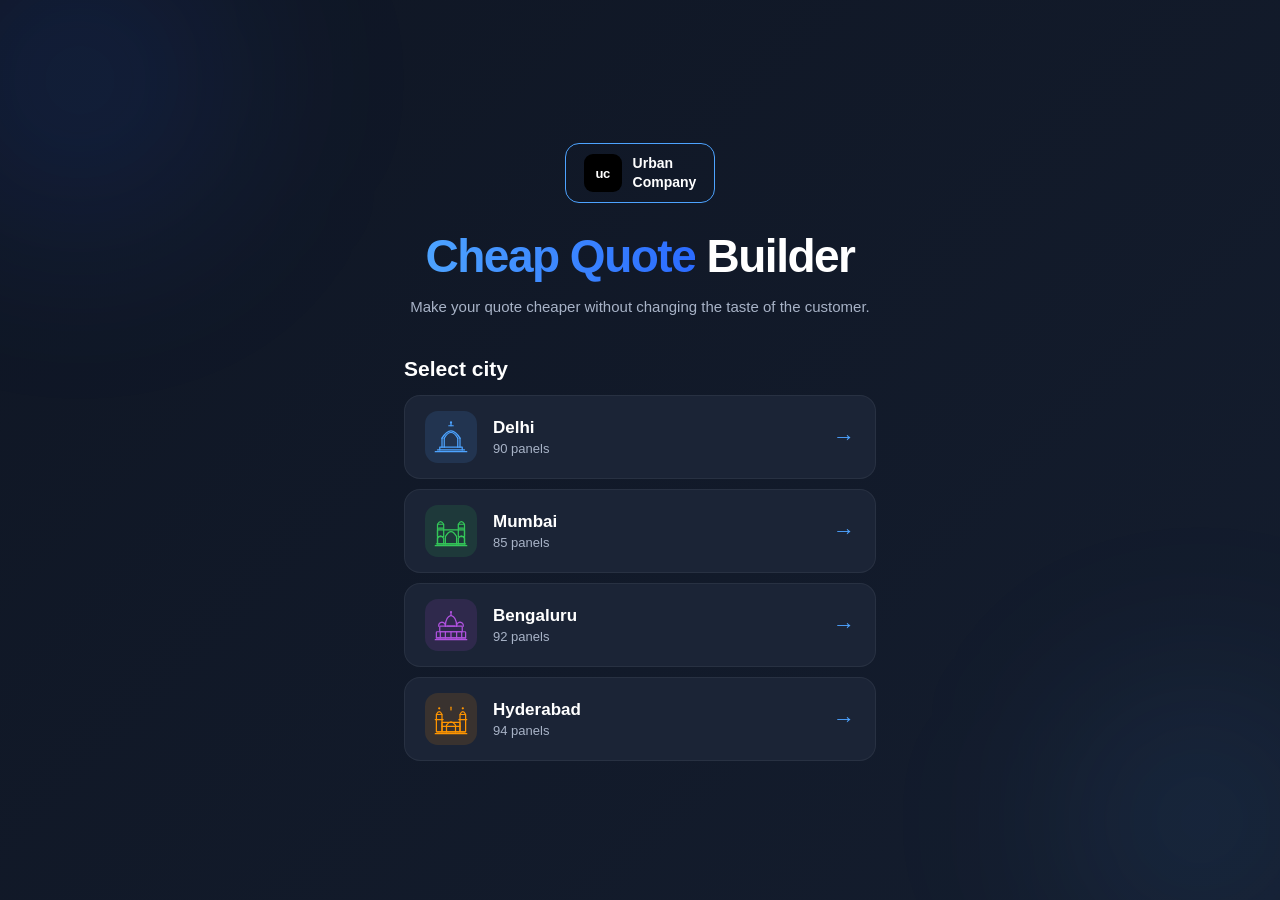
==== commit c508aa0d: "Detailed landmark SVG icons: India Gate, Gateway, Vidhana Soudha, Charminar" ====
--- a/index.html
+++ b/index.html
@@ -82,7 +82,7 @@
   width:52px;height:52px;border-radius:13px;
   display:flex;align-items:center;justify-content:center;flex-shrink:0;
 }
-.ic svg{width:30px;height:30px}
+.ic svg{width:36px;height:36px}
 .ic-dl{background:rgba(77,163,255,0.13);color:#4DA3FF}
 .ic-mu{background:rgba(52,199,89,0.13); color:#34C759}
 .ic-bn{background:rgba(175,82,222,0.13);color:#AF52DE}
@@ -119,18 +119,19 @@
     <!-- Delhi -->
     <a class="city" href="quote.html?city=delhi">
       <div class="ic ic-dl">
-        <svg viewBox="0 0 32 32" fill="none" stroke="currentColor" stroke-width="1.6" stroke-linecap="round" stroke-linejoin="round">
-          <!-- base platform -->
-          <line x1="4" y1="27" x2="28" y2="27"/>
-          <path d="M6 27v-2h20v2"/>
-          <!-- pillars -->
-          <line x1="10" y1="25" x2="10" y2="17"/>
-          <line x1="22" y1="25" x2="22" y2="17"/>
-          <!-- arch -->
-          <path d="M10 17 C10 9 22 9 22 17"/>
-          <!-- top finial -->
-          <line x1="14.5" y1="10.5" x2="17.5" y2="10.5"/>
-          <line x1="16" y1="8" x2="16" y2="10.5"/>
+        <svg viewBox="0 0 64 64" fill="none" stroke="currentColor" stroke-width="2.2" stroke-linecap="round" stroke-linejoin="round">
+          <line x1="4" y1="58" x2="60" y2="58"/>
+          <line x1="8" y1="55" x2="56" y2="55"/>
+          <path d="M12 55v-5h40v5"/>
+          <line x1="16" y1="50" x2="16" y2="34"/>
+          <line x1="20" y1="50" x2="20" y2="34"/>
+          <line x1="44" y1="50" x2="44" y2="34"/>
+          <line x1="48" y1="50" x2="48" y2="34"/>
+          <path d="M16 34 Q32 8 48 34"/>
+          <path d="M20 34 Q32 14 44 34"/>
+          <line x1="28" y1="12" x2="36" y2="12"/>
+          <line x1="32" y1="7" x2="32" y2="12"/>
+          <circle cx="32" cy="6" r="2" fill="currentColor" stroke="none"/>
         </svg>
       </div>
       <div class="city-info">
@@ -143,16 +144,19 @@
     <!-- Mumbai -->
     <a class="city" href="quote.html?city=mumbai">
       <div class="ic ic-mu">
-        <svg viewBox="0 0 32 32" fill="none" stroke="currentColor" stroke-width="1.6" stroke-linecap="round" stroke-linejoin="round">
-          <!-- base -->
-          <line x1="3" y1="27" x2="29" y2="27"/>
-          <line x1="5" y1="25" x2="27" y2="25"/>
-          <!-- left tower -->
-          <path d="M7 25v-9l2.5-3.5L12 16v9"/>
-          <!-- right tower -->
-          <path d="M20 25v-9l2.5-3.5L25 16v9"/>
-          <!-- main arch (pointed) -->
-          <path d="M12 25v-8 Q16 7 20 17v8"/>
+        <svg viewBox="0 0 64 64" fill="none" stroke="currentColor" stroke-width="2.2" stroke-linecap="round" stroke-linejoin="round">
+          <line x1="4" y1="58" x2="60" y2="58"/>
+          <line x1="6" y1="55" x2="58" y2="55"/>
+          <rect x="8" y="30" width="48" height="25" rx="1"/>
+          <path d="M22 55v-13 Q32 24 42 42v13"/>
+          <rect x="8" y="20" width="11" height="22" rx="1"/>
+          <path d="M8 20 Q13.5 11 19 20"/>
+          <rect x="45" y="20" width="11" height="22" rx="1"/>
+          <path d="M45 20 Q50.5 11 56 20"/>
+          <path d="M8 55v-10 Q13.5 36 19 45v10"/>
+          <path d="M45 55v-10 Q50.5 36 56 45v10"/>
+          <line x1="10" y1="27" x2="18" y2="27"/>
+          <line x1="46" y1="27" x2="54" y2="27"/>
         </svg>
       </div>
       <div class="city-info">
@@ -165,22 +169,22 @@
     <!-- Bengaluru -->
     <a class="city" href="quote.html?city=bengaluru">
       <div class="ic ic-bn">
-        <svg viewBox="0 0 32 32" fill="none" stroke="currentColor" stroke-width="1.6" stroke-linecap="round" stroke-linejoin="round">
-          <!-- dome -->
-          <path d="M10 16 Q10 8 16 8 Q22 8 22 16"/>
-          <!-- dome neck -->
-          <line x1="13" y1="16" x2="19" y2="16"/>
-          <!-- drum -->
-          <rect x="8" y="16" width="16" height="4" rx="1"/>
-          <!-- columns body -->
-          <rect x="5" y="20" width="22" height="5" rx="1"/>
-          <!-- base steps -->
-          <line x1="3" y1="27" x2="29" y2="27"/>
-          <line x1="5" y1="25" x2="27" y2="25"/>
-          <!-- column lines -->
-          <line x1="10" y1="20" x2="10" y2="25"/>
-          <line x1="16" y1="20" x2="16" y2="25"/>
-          <line x1="22" y1="20" x2="22" y2="25"/>
+        <svg viewBox="0 0 64 64" fill="none" stroke="currentColor" stroke-width="2.2" stroke-linecap="round" stroke-linejoin="round">
+          <line x1="4" y1="58" x2="60" y2="58"/>
+          <line x1="6" y1="55" x2="58" y2="55"/>
+          <rect x="6" y="44" width="52" height="11" rx="1"/>
+          <line x1="13" y1="44" x2="13" y2="55"/>
+          <line x1="22" y1="44" x2="22" y2="55"/>
+          <line x1="32" y1="44" x2="32" y2="55"/>
+          <line x1="42" y1="44" x2="42" y2="55"/>
+          <line x1="51" y1="44" x2="51" y2="55"/>
+          <rect x="12" y="34" width="40" height="10" rx="1"/>
+          <path d="M22 34 Q22 18 32 15 Q42 18 42 34"/>
+          <line x1="25" y1="34" x2="39" y2="34"/>
+          <path d="M10 34 Q10 28 16 27 Q22 28 22 34"/>
+          <path d="M42 34 Q42 28 48 27 Q54 28 54 34"/>
+          <line x1="32" y1="10" x2="32" y2="15"/>
+          <circle cx="32" cy="9" r="2" fill="currentColor" stroke="none"/>
         </svg>
       </div>
       <div class="city-info">
@@ -193,23 +197,21 @@
     <!-- Hyderabad -->
     <a class="city" href="quote.html?city=hyderabad">
       <div class="ic ic-hd">
-        <svg viewBox="0 0 32 32" fill="none" stroke="currentColor" stroke-width="1.6" stroke-linecap="round" stroke-linejoin="round">
-          <!-- left minaret -->
-          <line x1="7" y1="26" x2="7" y2="10"/>
-          <path d="M5 10 Q7 7 9 10"/>
-          <circle cx="7" cy="14" r="1.2"/>
-          <!-- right minaret -->
-          <line x1="25" y1="26" x2="25" y2="10"/>
-          <path d="M23 10 Q25 7 27 10"/>
-          <circle cx="25" cy="14" r="1.2"/>
-          <!-- center body -->
-          <rect x="9" y="16" width="14" height="10" rx="1"/>
-          <!-- center arch -->
-          <path d="M11 26v-5 Q16 16 21 21v5"/>
-          <!-- base -->
-          <line x1="4" y1="27" x2="28" y2="27"/>
-          <!-- top element -->
-          <line x1="13" y1="16" x2="19" y2="16"/>
+        <svg viewBox="0 0 64 64" fill="none" stroke="currentColor" stroke-width="2.2" stroke-linecap="round" stroke-linejoin="round">
+          <line x1="4" y1="58" x2="60" y2="58"/>
+          <line x1="8" y1="55" x2="56" y2="55"/>
+          <rect x="16" y="38" width="32" height="17" rx="1"/>
+          <path d="M24 55v-12 Q32 31 40 43v12"/>
+          <line x1="16" y1="45" x2="48" y2="45"/>
+          <rect x="6" y="24" width="10" height="31" rx="1"/>
+          <path d="M6 24 Q11 14 16 24"/>
+          <line x1="32" y1="11" x2="32" y2="16"/>
+          <line x1="4" y1="33" x2="18" y2="33"/>
+          <circle cx="11" cy="13" r="2" fill="currentColor" stroke="none"/>
+          <rect x="48" y="24" width="10" height="31" rx="1"/>
+          <path d="M48 24 Q53 14 58 24"/>
+          <line x1="46" y1="33" x2="60" y2="33"/>
+          <circle cx="53" cy="13" r="2" fill="currentColor" stroke="none"/>
         </svg>
       </div>
       <div class="city-info">
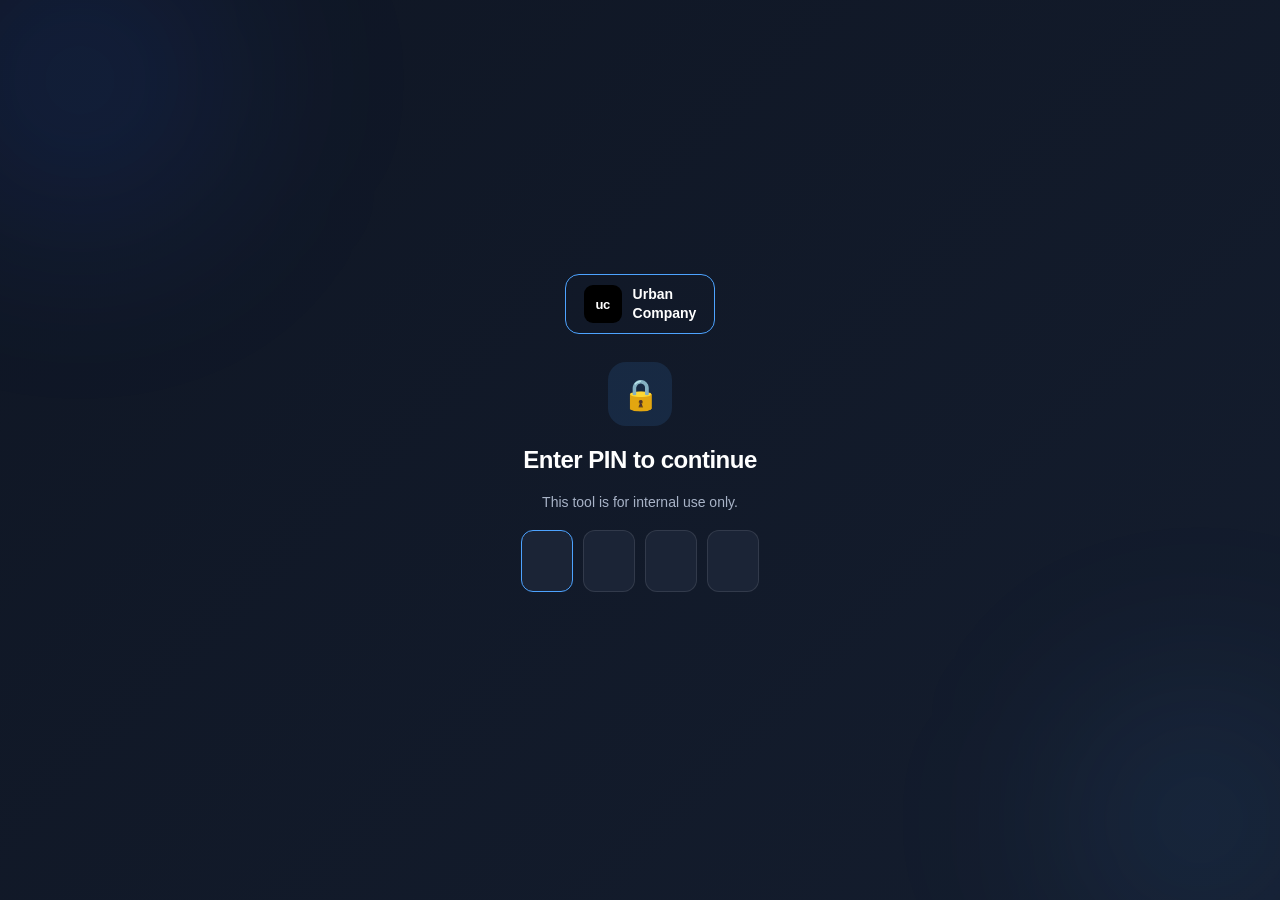
==== commit f516f2ff: "Add PIN gate (1402) to landing page" ====
--- a/index.html
+++ b/index.html
@@ -92,13 +92,78 @@
 .city-name{font-size:17px;font-weight:700;color:#fff;margin-bottom:3px}
 .city-ct{font-size:13px;color:#A8B3C7}
 .city-arr{font-size:22px;color:#4DA3FF;line-height:1}
+
+/* ── Password gate ── */
+#gate{
+  display:flex;flex-direction:column;align-items:center;
+  gap:20px;
+}
+#gate .lock-icon{
+  width:64px;height:64px;border-radius:18px;
+  background:rgba(77,163,255,0.12);
+  display:flex;align-items:center;justify-content:center;
+  font-size:30px;
+}
+#gate h2{
+  font-size:24px;font-weight:700;color:#fff;
+  text-align:center;letter-spacing:-0.5px;
+}
+#gate p{font-size:14px;color:#A8B3C7;text-align:center}
+.pin-wrap{
+  display:flex;gap:10px;justify-content:center;
+}
+.pin-wrap input{
+  width:52px;height:62px;
+  background:#1B2436;
+  border:1.5px solid rgba(255,255,255,0.10);
+  border-radius:12px;
+  color:#fff;
+  font-size:26px;font-weight:700;
+  text-align:center;
+  outline:none;
+  caret-color:transparent;
+  transition:border-color .15s;
+  -webkit-text-security:disc;
+}
+.pin-wrap input:focus{border-color:#4DA3FF;}
+.pin-wrap input.err{border-color:#FF453A;animation:shake .3s;}
+@keyframes shake{0%,100%{transform:translateX(0)}25%{transform:translateX(-5px)}75%{transform:translateX(5px)}}
+#gateErr{
+  font-size:13px;color:#FF453A;
+  min-height:18px;text-align:center;
+}
 </style>
 </head><body>
 
 <div class="blob blob-tl"></div>
 <div class="blob blob-br"></div>
 
-<div class="wrap">
+<!-- PASSWORD GATE -->
+<div class="wrap" id="gateWrap">
+  <div class="logo-outer">
+    <div class="logo-inner">
+      <div class="uc-badge">uc</div>
+      <div class="uc-name"><span>Urban</span><span>Company</span></div>
+    </div>
+  </div>
+
+  <div id="gate">
+    <div class="lock-icon">🔒</div>
+    <h2>Enter PIN to continue</h2>
+    <p>This tool is for internal use only.</p>
+
+    <div class="pin-wrap" id="pinWrap">
+      <input id="p0" type="tel" maxlength="1" inputmode="numeric" pattern="[0-9]">
+      <input id="p1" type="tel" maxlength="1" inputmode="numeric" pattern="[0-9]">
+      <input id="p2" type="tel" maxlength="1" inputmode="numeric" pattern="[0-9]">
+      <input id="p3" type="tel" maxlength="1" inputmode="numeric" pattern="[0-9]">
+    </div>
+    <div id="gateErr"></div>
+  </div>
+</div>
+
+<!-- MAIN APP (hidden until unlocked) -->
+<div class="wrap" id="appWrap" hidden>
 
   <!-- Logo -->
   <div class="logo-outer">
@@ -223,4 +288,49 @@
 
   </div>
 </div>
+
+<script>
+(function(){
+  var CORRECT = '1402';
+  var inputs = [document.getElementById('p0'),document.getElementById('p1'),document.getElementById('p2'),document.getElementById('p3')];
+  var errEl  = document.getElementById('gateErr');
+
+  // Auto-focus first box
+  inputs[0].focus();
+
+  function val(){ return inputs.map(function(i){return i.value}).join(''); }
+
+  function showErr(){
+    errEl.textContent = 'Wrong PIN — try again';
+    inputs.forEach(function(i){ i.value=''; i.classList.add('err'); });
+    inputs[0].focus();
+    setTimeout(function(){ inputs.forEach(function(i){ i.classList.remove('err'); }); errEl.textContent=''; },800);
+  }
+
+  function unlock(){
+    sessionStorage.setItem('qb_auth','1');
+    document.getElementById('gateWrap').hidden = true;
+    document.getElementById('appWrap').hidden  = false;
+  }
+
+  // Check on each keystroke
+  inputs.forEach(function(inp, idx){
+    inp.addEventListener('input', function(){
+      // keep only last digit typed (handles paste-over)
+      inp.value = inp.value.replace(/\D/g,'').slice(-1);
+      if(inp.value && idx < 3) inputs[idx+1].focus();
+      if(val().length === 4){
+        if(val() === CORRECT){ unlock(); }
+        else { showErr(); }
+      }
+    });
+    inp.addEventListener('keydown', function(e){
+      if(e.key==='Backspace' && !inp.value && idx > 0){ inputs[idx-1].focus(); }
+    });
+  });
+
+  // Already unlocked this session
+  if(sessionStorage.getItem('qb_auth')==='1'){ unlock(); }
+})();
+</script>
 </body></html>
